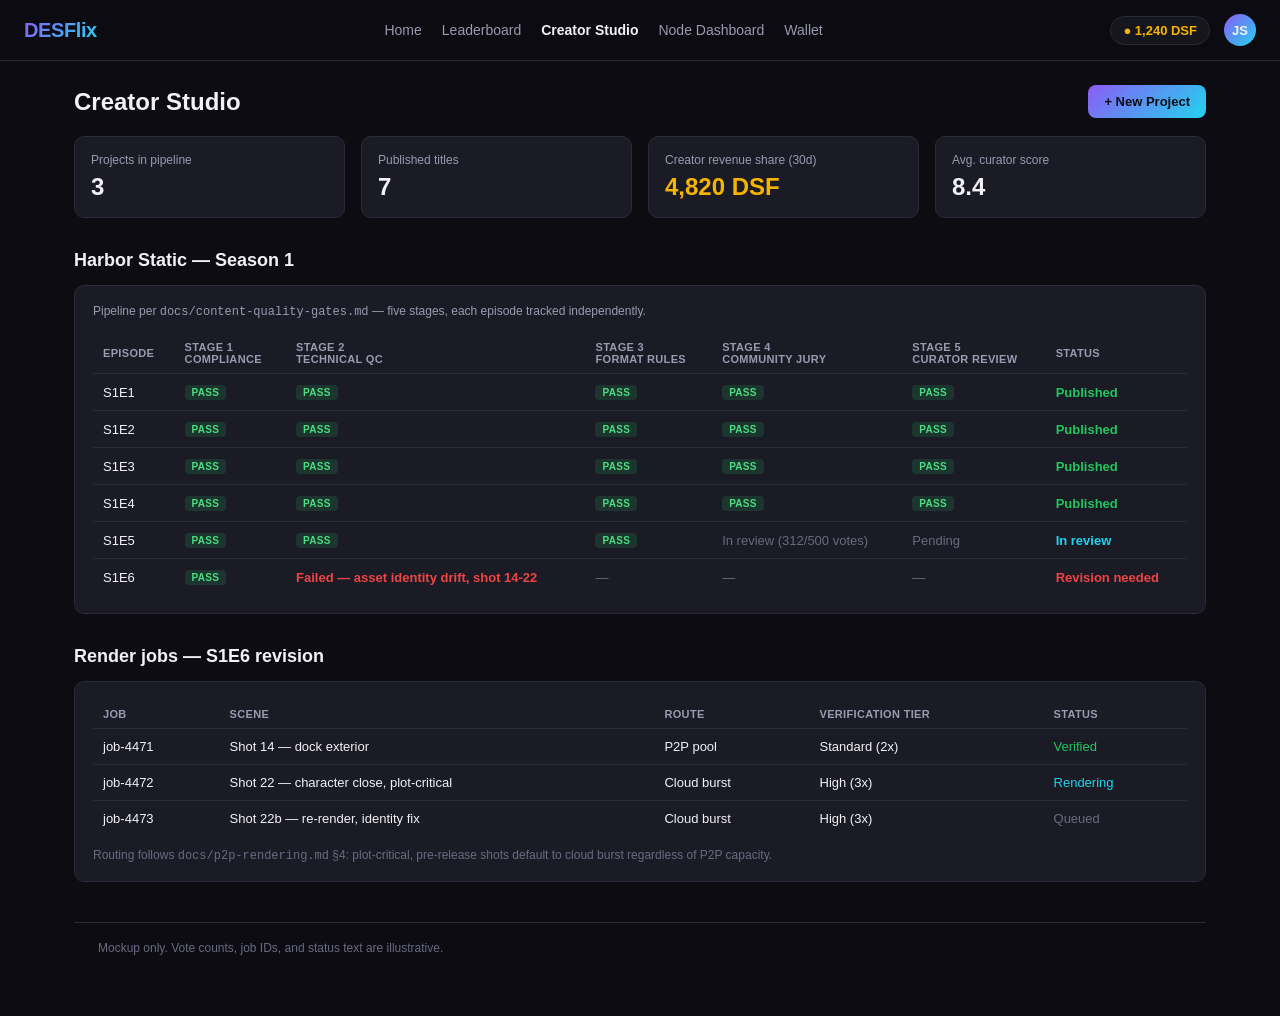
==== mockups/creator-studio.html @ e8bebb6a "Initial DESFlix blueprint: architecture, dataflows, quality gates, tokenomics, mockups Repo-only des" ====
<!doctype html>
<html lang="en">
<head>
<meta charset="utf-8">
<title>DESFlix — Creator Studio</title>
<link rel="stylesheet" href="style.css">
</head>
<body>

<nav class="topnav">
  <div class="brand">DESFlix</div>
  <div class="navlinks">
    <a href="home.html">Home</a>
    <a href="leaderboard.html">Leaderboard</a>
    <a class="active" href="creator-studio.html">Creator Studio</a>
    <a href="node-dashboard.html">Node Dashboard</a>
    <a href="wallet.html">Wallet</a>
  </div>
  <div class="navright">
    <div class="token-pill">&#9679; 1,240 DSF</div>
    <div class="avatar">JS</div>
  </div>
</nav>

<div class="wrap" style="padding-top:24px;">
  <div style="display:flex; justify-content:space-between; align-items:center; margin-bottom:18px; flex-wrap:wrap; gap:10px;">
    <h1 style="margin:0; font-size:24px;">Creator Studio</h1>
    <button class="btn primary">+ New Project</button>
  </div>

  <div class="grid-4" style="margin-bottom:24px;">
    <div class="stat-tile">
      <div class="label">Projects in pipeline</div>
      <div class="value">3</div>
    </div>
    <div class="stat-tile">
      <div class="label">Published titles</div>
      <div class="value">7</div>
    </div>
    <div class="stat-tile">
      <div class="label">Creator revenue share (30d)</div>
      <div class="value" style="color:var(--gold);">4,820 DSF</div>
    </div>
    <div class="stat-tile">
      <div class="label">Avg. curator score</div>
      <div class="value">8.4</div>
    </div>
  </div>

  <div class="section-title"><h2>Harbor Static — Season 1</h2></div>
  <div class="panel">
    <div style="font-size:12px; color:var(--text-muted); margin-bottom:14px;">
      Pipeline per <code>docs/content-quality-gates.md</code> — five stages, each
      episode tracked independently.
    </div>
    <table class="list">
      <thead>
        <tr>
          <th>Episode</th>
          <th>Stage 1<br>Compliance</th>
          <th>Stage 2<br>Technical QC</th>
          <th>Stage 3<br>Format rules</th>
          <th>Stage 4<br>Community jury</th>
          <th>Stage 5<br>Curator review</th>
          <th>Status</th>
        </tr>
      </thead>
      <tbody>
        <tr>
          <td>S1E1</td>
          <td><span class="badge gate">Pass</span></td>
          <td><span class="badge gate">Pass</span></td>
          <td><span class="badge gate">Pass</span></td>
          <td><span class="badge gate">Pass</span></td>
          <td><span class="badge gate">Pass</span></td>
          <td style="color:var(--up); font-weight:600;">Published</td>
        </tr>
        <tr>
          <td>S1E2</td>
          <td><span class="badge gate">Pass</span></td>
          <td><span class="badge gate">Pass</span></td>
          <td><span class="badge gate">Pass</span></td>
          <td><span class="badge gate">Pass</span></td>
          <td><span class="badge gate">Pass</span></td>
          <td style="color:var(--up); font-weight:600;">Published</td>
        </tr>
        <tr>
          <td>S1E3</td>
          <td><span class="badge gate">Pass</span></td>
          <td><span class="badge gate">Pass</span></td>
          <td><span class="badge gate">Pass</span></td>
          <td><span class="badge gate">Pass</span></td>
          <td><span class="badge gate">Pass</span></td>
          <td style="color:var(--up); font-weight:600;">Published</td>
        </tr>
        <tr>
          <td>S1E4</td>
          <td><span class="badge gate">Pass</span></td>
          <td><span class="badge gate">Pass</span></td>
          <td><span class="badge gate">Pass</span></td>
          <td><span class="badge gate">Pass</span></td>
          <td><span class="badge gate">Pass</span></td>
          <td style="color:var(--up); font-weight:600;">Published</td>
        </tr>
        <tr>
          <td>S1E5</td>
          <td><span class="badge gate">Pass</span></td>
          <td><span class="badge gate">Pass</span></td>
          <td><span class="badge gate">Pass</span></td>
          <td style="color:var(--text-dim);">In review (312/500 votes)</td>
          <td style="color:var(--text-dim);">Pending</td>
          <td style="color:var(--accent-2); font-weight:600;">In review</td>
        </tr>
        <tr>
          <td>S1E6</td>
          <td><span class="badge gate">Pass</span></td>
          <td style="color:var(--down); font-weight:600;">Failed — asset identity drift, shot 14-22</td>
          <td style="color:var(--text-dim);">—</td>
          <td style="color:var(--text-dim);">—</td>
          <td style="color:var(--text-dim);">—</td>
          <td style="color:var(--down); font-weight:600;">Revision needed</td>
        </tr>
      </tbody>
    </table>
  </div>

  <div class="section-title"><h2>Render jobs — S1E6 revision</h2></div>
  <div class="panel">
    <table class="list">
      <thead>
        <tr>
          <th>Job</th>
          <th>Scene</th>
          <th>Route</th>
          <th>Verification tier</th>
          <th>Status</th>
        </tr>
      </thead>
      <tbody>
        <tr>
          <td>job-4471</td>
          <td>Shot 14 — dock exterior</td>
          <td>P2P pool</td>
          <td>Standard (2x)</td>
          <td style="color:var(--up);">Verified</td>
        </tr>
        <tr>
          <td>job-4472</td>
          <td>Shot 22 — character close, plot-critical</td>
          <td>Cloud burst</td>
          <td>High (3x)</td>
          <td style="color:var(--accent-2);">Rendering</td>
        </tr>
        <tr>
          <td>job-4473</td>
          <td>Shot 22b — re-render, identity fix</td>
          <td>Cloud burst</td>
          <td>High (3x)</td>
          <td style="color:var(--text-dim);">Queued</td>
        </tr>
      </tbody>
    </table>
    <div style="font-size:12px; color:var(--text-dim); margin-top:12px;">
      Routing follows <code>docs/p2p-rendering.md</code> §4: plot-critical,
      pre-release shots default to cloud burst regardless of P2P capacity.
    </div>
  </div>

  <footer class="note">
    Mockup only. Vote counts, job IDs, and status text are illustrative.
  </footer>
</div>
</body>
</html>
---- mockups/style.css ----
/* DESFlix mockup design system — static, no build step. */

:root {
  --bg: #0c0c12;
  --bg-raised: #16161f;
  --bg-card: #1b1b26;
  --border: #2a2a38;
  --text: #f2f2f6;
  --text-muted: #9a9ab0;
  --text-dim: #6a6a80;
  --accent: #8b5cf6;
  --accent-2: #22d3ee;
  --accent-gradient: linear-gradient(135deg, #8b5cf6 0%, #22d3ee 100%);
  --gold: #f5b400;
  --up: #22c55e;
  --down: #ef4444;
  --radius: 10px;
  --maxw: 1180px;
}

* { box-sizing: border-box; }

html, body {
  margin: 0;
  padding: 0;
  background: var(--bg);
  color: var(--text);
  font-family: -apple-system, BlinkMacSystemFont, "Segoe UI", Roboto, Helvetica, Arial, sans-serif;
}

a { color: inherit; text-decoration: none; }

img, .thumb, .hero-art { max-width: 100%; }

.wrap {
  max-width: var(--maxw);
  margin: 0 auto;
  padding: 0 24px;
}

/* ---- Top nav ---- */
.topnav {
  position: sticky;
  top: 0;
  z-index: 10;
  display: flex;
  align-items: center;
  justify-content: space-between;
  padding: 14px 24px;
  background: rgba(12,12,18,0.9);
  backdrop-filter: blur(8px);
  border-bottom: 1px solid var(--border);
  gap: 16px;
  flex-wrap: wrap;
}

.brand {
  font-weight: 800;
  font-size: 20px;
  letter-spacing: -0.02em;
  background: var(--accent-gradient);
  -webkit-background-clip: text;
  background-clip: text;
  color: transparent;
  white-space: nowrap;
}

.navlinks {
  display: flex;
  gap: 20px;
  font-size: 14px;
  color: var(--text-muted);
  flex-wrap: wrap;
}

.navlinks a:hover { color: var(--text); }
.navlinks a.active { color: var(--text); font-weight: 600; }

.navright {
  display: flex;
  align-items: center;
  gap: 14px;
}

.token-pill {
  display: flex;
  align-items: center;
  gap: 6px;
  background: var(--bg-raised);
  border: 1px solid var(--border);
  border-radius: 999px;
  padding: 6px 12px;
  font-size: 13px;
  font-weight: 600;
  color: var(--gold);
}

.avatar {
  width: 32px;
  height: 32px;
  border-radius: 50%;
  background: var(--accent-gradient);
  display: flex;
  align-items: center;
  justify-content: center;
  font-size: 13px;
  font-weight: 700;
}

/* ---- Section headings ---- */
.section-title {
  display: flex;
  align-items: baseline;
  justify-content: space-between;
  margin: 32px 0 14px;
}

.section-title h2 {
  font-size: 18px;
  margin: 0;
}

.section-title .see-all {
  font-size: 13px;
  color: var(--text-muted);
}

/* ---- Card grid ---- */
.row-scroll {
  display: grid;
  grid-auto-flow: column;
  grid-auto-columns: 220px;
  gap: 14px;
  overflow-x: auto;
  padding-bottom: 8px;
}

.card {
  background: var(--bg-card);
  border: 1px solid var(--border);
  border-radius: var(--radius);
  overflow: hidden;
  display: flex;
  flex-direction: column;
}

.thumb {
  height: 120px;
  width: 100%;
  display: block;
}

.card-body {
  padding: 10px 12px 12px;
}

.card-title {
  font-size: 13px;
  font-weight: 600;
  margin: 0 0 4px;
  white-space: nowrap;
  overflow: hidden;
  text-overflow: ellipsis;
}

.card-meta {
  font-size: 11px;
  color: var(--text-muted);
  display: flex;
  align-items: center;
  gap: 6px;
}

.badge {
  display: inline-block;
  font-size: 10px;
  font-weight: 700;
  letter-spacing: 0.03em;
  text-transform: uppercase;
  padding: 2px 7px;
  border-radius: 4px;
  background: rgba(139,92,246,0.18);
  color: #c4b5fd;
}

.badge.gate {
  background: rgba(34,197,94,0.15);
  color: #4ade80;
}

.badge.placement {
  background: rgba(245,180,0,0.15);
  color: var(--gold);
}

/* ---- Buttons ---- */
.btn {
  display: inline-flex;
  align-items: center;
  gap: 6px;
  border: 1px solid var(--border);
  background: var(--bg-raised);
  color: var(--text);
  padding: 9px 16px;
  border-radius: 8px;
  font-size: 13px;
  font-weight: 600;
  cursor: pointer;
}

.btn.primary {
  background: var(--accent-gradient);
  border: none;
  color: #0c0c12;
}

.btn.ghost {
  background: transparent;
}

.btn.small { padding: 6px 11px; font-size: 12px; }

/* ---- Generic panels ---- */
.panel {
  background: var(--bg-card);
  border: 1px solid var(--border);
  border-radius: var(--radius);
  padding: 18px;
}

.grid-2 { display: grid; grid-template-columns: 1fr 1fr; gap: 16px; }
.grid-3 { display: grid; grid-template-columns: repeat(3, 1fr); gap: 16px; }
.grid-4 { display: grid; grid-template-columns: repeat(4, 1fr); gap: 16px; }

@media (max-width: 860px) {
  .grid-2, .grid-3, .grid-4 { grid-template-columns: 1fr; }
}

.stat-tile {
  background: var(--bg-card);
  border: 1px solid var(--border);
  border-radius: var(--radius);
  padding: 16px;
}

.stat-tile .label {
  font-size: 12px;
  color: var(--text-muted);
  margin-bottom: 6px;
}

.stat-tile .value {
  font-size: 24px;
  font-weight: 800;
}

.stat-tile .delta.up { color: var(--up); font-size: 12px; }
.stat-tile .delta.down { color: var(--down); font-size: 12px; }

/* ---- Table ---- */
table.list {
  width: 100%;
  border-collapse: collapse;
  font-size: 13px;
}

table.list th {
  text-align: left;
  color: var(--text-muted);
  font-weight: 600;
  font-size: 11px;
  text-transform: uppercase;
  letter-spacing: 0.03em;
  padding: 8px 10px;
  border-bottom: 1px solid var(--border);
}

table.list td {
  padding: 10px;
  border-bottom: 1px solid var(--border);
  vertical-align: middle;
}

table.list tr:last-child td { border-bottom: none; }

/* ---- Placeholder art (no external images used anywhere) ---- */
.art-a { background: linear-gradient(135deg,#3b1d63,#111827); }
.art-b { background: linear-gradient(135deg,#0e4a52,#111827); }
.art-c { background: linear-gradient(135deg,#5b1a3d,#111827); }
.art-d { background: linear-gradient(135deg,#1d3b63,#111827); }
.art-e { background: linear-gradient(135deg,#3d5b1a,#111827); }
.art-f { background: linear-gradient(135deg,#63301d,#111827); }

footer.note {
  max-width: var(--maxw);
  margin: 40px auto 60px;
  padding: 0 24px;
  color: var(--text-dim);
  font-size: 12px;
  line-height: 1.6;
  border-top: 1px solid var(--border);
  padding-top: 16px;
}
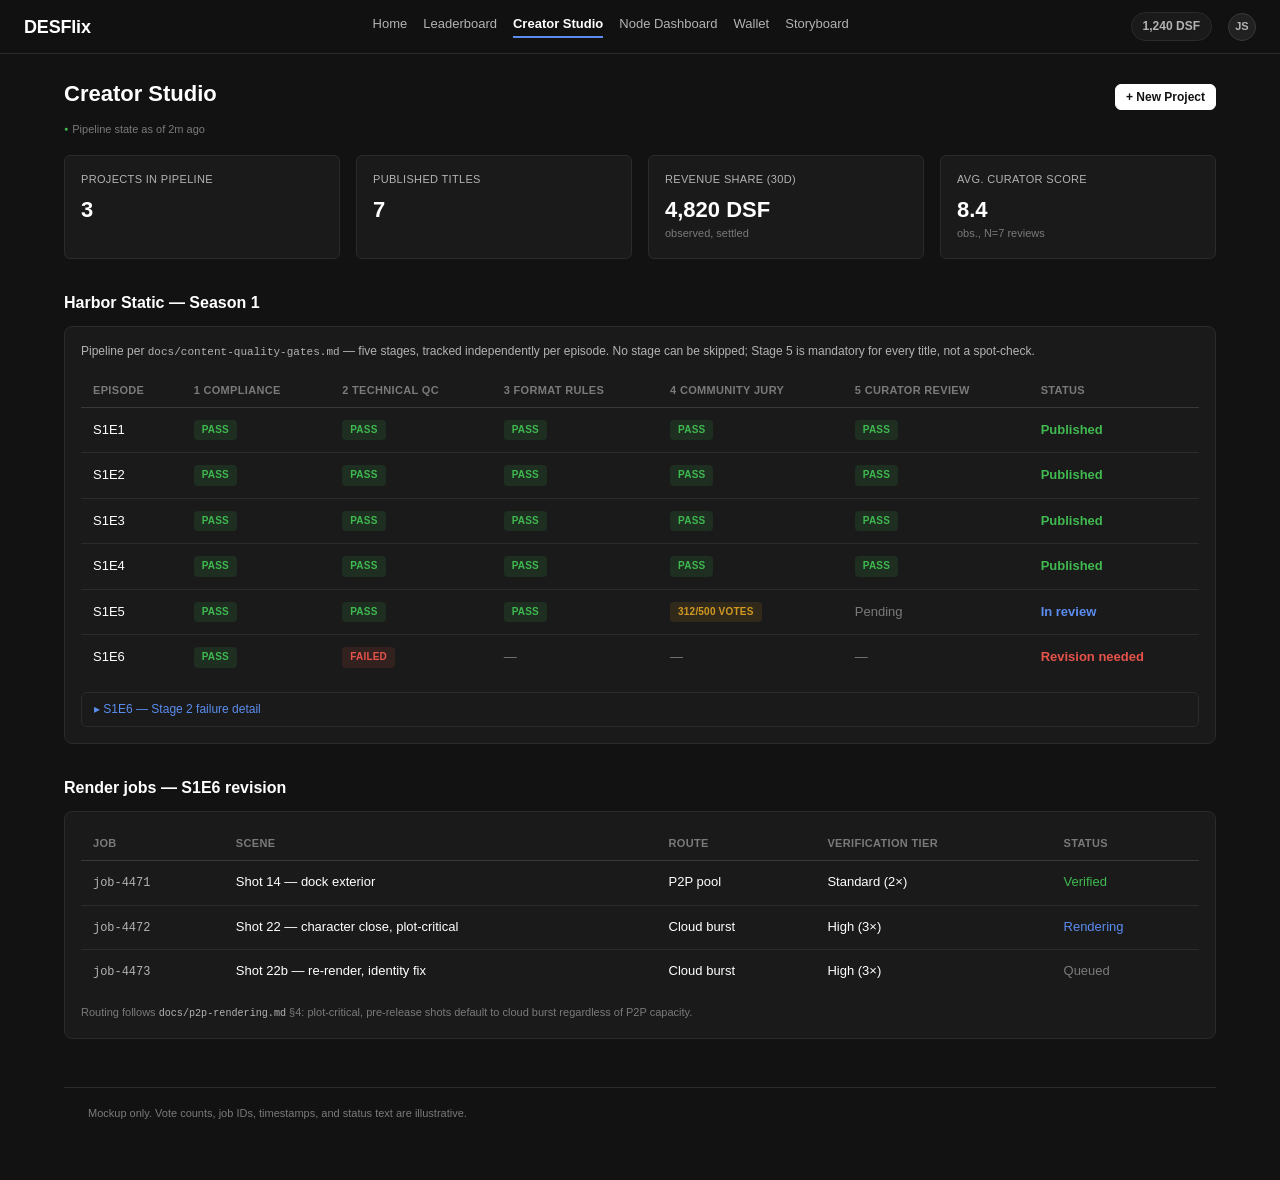
==== commit b19db457: "Adversarial review pass: redesign mockups, fix data-model bug, enforce ASCII-only UI redesign: repla" ====
--- a/mockups/creator-studio.html
+++ b/mockups/creator-studio.html
@@ -2,7 +2,7 @@
 <html lang="en">
 <head>
 <meta charset="utf-8">
-<title>DESFlix — Creator Studio</title>
+<title>DESFlix &mdash; Creator Studio</title>
 <link rel="stylesheet" href="style.css">
 </head>
 <body>
@@ -15,18 +15,20 @@
     <a class="active" href="creator-studio.html">Creator Studio</a>
     <a href="node-dashboard.html">Node Dashboard</a>
     <a href="wallet.html">Wallet</a>
+    <a href="storyboard.html">Storyboard</a>
   </div>
   <div class="navright">
-    <div class="token-pill">&#9679; 1,240 DSF</div>
+    <div class="token-pill">1,240 DSF</div>
     <div class="avatar">JS</div>
   </div>
 </nav>
 
 <div class="wrap" style="padding-top:24px;">
-  <div style="display:flex; justify-content:space-between; align-items:center; margin-bottom:18px; flex-wrap:wrap; gap:10px;">
-    <h1 style="margin:0; font-size:24px;">Creator Studio</h1>
-    <button class="btn primary">+ New Project</button>
+  <div style="display:flex; justify-content:space-between; align-items:baseline; margin-bottom:6px; flex-wrap:wrap; gap:10px;">
+    <h1 style="margin:0; font-size:22px;">Creator Studio</h1>
+    <button class="btn primary small">+ New Project</button>
   </div>
+  <div class="freshness" style="margin-bottom:18px;">Pipeline state as of 2m ago</div>
 
   <div class="grid-4" style="margin-bottom:24px;">
     <div class="stat-tile">
@@ -38,93 +40,106 @@
       <div class="value">7</div>
     </div>
     <div class="stat-tile">
-      <div class="label">Creator revenue share (30d)</div>
-      <div class="value" style="color:var(--gold);">4,820 DSF</div>
+      <div class="label">Revenue share (30d)</div>
+      <div class="value">4,820 DSF</div>
+      <div class="tag-observed">observed, settled</div>
     </div>
     <div class="stat-tile">
       <div class="label">Avg. curator score</div>
       <div class="value">8.4</div>
+      <div class="tag-observed">obs., N=7 reviews</div>
     </div>
   </div>
 
-  <div class="section-title"><h2>Harbor Static — Season 1</h2></div>
+  <div class="section-title"><h2>Harbor Static &mdash; Season 1</h2></div>
   <div class="panel">
-    <div style="font-size:12px; color:var(--text-muted); margin-bottom:14px;">
-      Pipeline per <code>docs/content-quality-gates.md</code> — five stages, each
-      episode tracked independently.
+    <div style="font-size:12px; color:var(--text-secondary); margin-bottom:14px;">
+      Pipeline per <code>docs/content-quality-gates.md</code> &mdash; five stages,
+      tracked independently per episode. No stage can be skipped; Stage 5
+      is mandatory for every title, not a spot-check.
     </div>
     <table class="list">
       <thead>
         <tr>
           <th>Episode</th>
-          <th>Stage 1<br>Compliance</th>
-          <th>Stage 2<br>Technical QC</th>
-          <th>Stage 3<br>Format rules</th>
-          <th>Stage 4<br>Community jury</th>
-          <th>Stage 5<br>Curator review</th>
+          <th>1 Compliance</th>
+          <th>2 Technical QC</th>
+          <th>3 Format rules</th>
+          <th>4 Community jury</th>
+          <th>5 Curator review</th>
           <th>Status</th>
         </tr>
       </thead>
       <tbody>
         <tr>
           <td>S1E1</td>
-          <td><span class="badge gate">Pass</span></td>
-          <td><span class="badge gate">Pass</span></td>
-          <td><span class="badge gate">Pass</span></td>
-          <td><span class="badge gate">Pass</span></td>
-          <td><span class="badge gate">Pass</span></td>
-          <td style="color:var(--up); font-weight:600;">Published</td>
+          <td><span class="badge pass">Pass</span></td>
+          <td><span class="badge pass">Pass</span></td>
+          <td><span class="badge pass">Pass</span></td>
+          <td><span class="badge pass">Pass</span></td>
+          <td><span class="badge pass">Pass</span></td>
+          <td style="color:var(--success); font-weight:600;">Published</td>
         </tr>
         <tr>
           <td>S1E2</td>
-          <td><span class="badge gate">Pass</span></td>
-          <td><span class="badge gate">Pass</span></td>
-          <td><span class="badge gate">Pass</span></td>
-          <td><span class="badge gate">Pass</span></td>
-          <td><span class="badge gate">Pass</span></td>
-          <td style="color:var(--up); font-weight:600;">Published</td>
+          <td><span class="badge pass">Pass</span></td>
+          <td><span class="badge pass">Pass</span></td>
+          <td><span class="badge pass">Pass</span></td>
+          <td><span class="badge pass">Pass</span></td>
+          <td><span class="badge pass">Pass</span></td>
+          <td style="color:var(--success); font-weight:600;">Published</td>
         </tr>
         <tr>
           <td>S1E3</td>
-          <td><span class="badge gate">Pass</span></td>
-          <td><span class="badge gate">Pass</span></td>
-          <td><span class="badge gate">Pass</span></td>
-          <td><span class="badge gate">Pass</span></td>
-          <td><span class="badge gate">Pass</span></td>
-          <td style="color:var(--up); font-weight:600;">Published</td>
+          <td><span class="badge pass">Pass</span></td>
+          <td><span class="badge pass">Pass</span></td>
+          <td><span class="badge pass">Pass</span></td>
+          <td><span class="badge pass">Pass</span></td>
+          <td><span class="badge pass">Pass</span></td>
+          <td style="color:var(--success); font-weight:600;">Published</td>
         </tr>
         <tr>
           <td>S1E4</td>
-          <td><span class="badge gate">Pass</span></td>
-          <td><span class="badge gate">Pass</span></td>
-          <td><span class="badge gate">Pass</span></td>
-          <td><span class="badge gate">Pass</span></td>
-          <td><span class="badge gate">Pass</span></td>
-          <td style="color:var(--up); font-weight:600;">Published</td>
+          <td><span class="badge pass">Pass</span></td>
+          <td><span class="badge pass">Pass</span></td>
+          <td><span class="badge pass">Pass</span></td>
+          <td><span class="badge pass">Pass</span></td>
+          <td><span class="badge pass">Pass</span></td>
+          <td style="color:var(--success); font-weight:600;">Published</td>
         </tr>
         <tr>
           <td>S1E5</td>
-          <td><span class="badge gate">Pass</span></td>
-          <td><span class="badge gate">Pass</span></td>
-          <td><span class="badge gate">Pass</span></td>
-          <td style="color:var(--text-dim);">In review (312/500 votes)</td>
-          <td style="color:var(--text-dim);">Pending</td>
-          <td style="color:var(--accent-2); font-weight:600;">In review</td>
+          <td><span class="badge pass">Pass</span></td>
+          <td><span class="badge pass">Pass</span></td>
+          <td><span class="badge pass">Pass</span></td>
+          <td><span class="badge pending">312/500 votes</span></td>
+          <td style="color:var(--text-tertiary);">Pending</td>
+          <td style="color:var(--accent); font-weight:600;">In review</td>
         </tr>
         <tr>
           <td>S1E6</td>
-          <td><span class="badge gate">Pass</span></td>
-          <td style="color:var(--down); font-weight:600;">Failed — asset identity drift, shot 14-22</td>
-          <td style="color:var(--text-dim);">—</td>
-          <td style="color:var(--text-dim);">—</td>
-          <td style="color:var(--text-dim);">—</td>
-          <td style="color:var(--down); font-weight:600;">Revision needed</td>
+          <td><span class="badge pass">Pass</span></td>
+          <td><span class="badge fail">Failed</span></td>
+          <td style="color:var(--text-tertiary);">&mdash;</td>
+          <td style="color:var(--text-tertiary);">&mdash;</td>
+          <td style="color:var(--text-tertiary);">&mdash;</td>
+          <td style="color:var(--danger); font-weight:600;">Revision needed</td>
         </tr>
       </tbody>
     </table>
+    <details class="evidence" style="margin-top:12px;">
+      <summary>S1E6 &mdash; Stage 2 failure detail</summary>
+      <div class="evidence-body">
+        Finding: character asset identity drift, shot 14&ndash;22 (protagonist's
+        appearance shifts between shots &mdash; a known generative-pipeline
+        failure mode, <code>docs/content-quality-gates.md</code> Stage 2).<br>
+        Detected by: automated technical QC, run 2026-09-18 14:02.<br>
+        Required action: re-render affected shots and resubmit at Stage 1.
+      </div>
+    </details>
   </div>
 
-  <div class="section-title"><h2>Render jobs — S1E6 revision</h2></div>
+  <div class="section-title"><h2>Render jobs &mdash; S1E6 revision</h2></div>
   <div class="panel">
     <table class="list">
       <thead>
@@ -138,36 +153,37 @@
       </thead>
       <tbody>
         <tr>
-          <td>job-4471</td>
-          <td>Shot 14 — dock exterior</td>
+          <td><code>job-4471</code></td>
+          <td>Shot 14 &mdash; dock exterior</td>
           <td>P2P pool</td>
-          <td>Standard (2x)</td>
-          <td style="color:var(--up);">Verified</td>
+          <td>Standard (2&times;)</td>
+          <td style="color:var(--success);">Verified</td>
         </tr>
         <tr>
-          <td>job-4472</td>
-          <td>Shot 22 — character close, plot-critical</td>
+          <td><code>job-4472</code></td>
+          <td>Shot 22 &mdash; character close, plot-critical</td>
           <td>Cloud burst</td>
-          <td>High (3x)</td>
-          <td style="color:var(--accent-2);">Rendering</td>
+          <td>High (3&times;)</td>
+          <td style="color:var(--accent);">Rendering</td>
         </tr>
         <tr>
-          <td>job-4473</td>
-          <td>Shot 22b — re-render, identity fix</td>
+          <td><code>job-4473</code></td>
+          <td>Shot 22b &mdash; re-render, identity fix</td>
           <td>Cloud burst</td>
-          <td>High (3x)</td>
-          <td style="color:var(--text-dim);">Queued</td>
+          <td>High (3&times;)</td>
+          <td style="color:var(--text-tertiary);">Queued</td>
         </tr>
       </tbody>
     </table>
-    <div style="font-size:12px; color:var(--text-dim); margin-top:12px;">
-      Routing follows <code>docs/p2p-rendering.md</code> §4: plot-critical,
+    <div style="font-size:11px; color:var(--text-tertiary); margin-top:12px;">
+      Routing follows <code>docs/p2p-rendering.md</code> &sect;4: plot-critical,
       pre-release shots default to cloud burst regardless of P2P capacity.
     </div>
   </div>
 
   <footer class="note">
-    Mockup only. Vote counts, job IDs, and status text are illustrative.
+    Mockup only. Vote counts, job IDs, timestamps, and status text are
+    illustrative.
   </footer>
 </div>
 </body>
--- a/mockups/style.css
+++ b/mockups/style.css
@@ -1,21 +1,49 @@
-/* DESFlix mockup design system — static, no build step. */
+/* DESFlix mockup design system v2 -- static, no build step.
+
+   Grounded in two researched references (see mockups/index.html for
+   citations, and README.md "UI design references"):
+   1. Netflix's public dark-theme conventions: near-black background family
+      (#141414/#1F1F1F), white-for-the-one-important-label hierarchy, muted
+      grey secondary text, ~8px corner radius, tight type scale, edge-clipped
+      horizontal carousels.
+   2. Evidence-grade dashboard UX practice: progressive disclosure, explicit
+      "as of" freshness timestamps, source lineage, observed-vs-estimated
+      labeling, color reserved for semantic state only.
+
+   v1 of this file used decorative rainbow gradients and color with no
+   semantic meaning -- that was correctly called out as vibe-coded and is
+   deliberately not carried forward. Every color below either comes from a
+   researched reference or encodes one specific state; there is no
+   decoration-only color left in this system. */
 
 :root {
-  --bg: #0c0c12;
-  --bg-raised: #16161f;
-  --bg-card: #1b1b26;
-  --border: #2a2a38;
-  --text: #f2f2f6;
-  --text-muted: #9a9ab0;
-  --text-dim: #6a6a80;
-  --accent: #8b5cf6;
-  --accent-2: #22d3ee;
-  --accent-gradient: linear-gradient(135deg, #8b5cf6 0%, #22d3ee 100%);
-  --gold: #f5b400;
-  --up: #22c55e;
-  --down: #ef4444;
-  --radius: 10px;
-  --maxw: 1180px;
+  --bg: #121212;
+  --bg-surface: #1a1a1a;
+  --bg-raised: #212121;
+  --bg-hover: #262626;
+  --border: #2b2b2b;
+  --border-strong: #3a3a3a;
+
+  --text: #ffffff;
+  --text-secondary: #b3b3b3;
+  --text-tertiary: #7a7a7a;
+
+  --accent: #5b8def;         /* single brand accent: links, focus, primary nav state -- not decorative */
+  --accent-soft: rgba(91,141,239,0.14);
+
+  --success: #3fb950;        /* verified / passed / positive trend -- semantic only */
+  --success-soft: rgba(63,185,80,0.12);
+  --warning: #d29922;        /* pending / estimated / needs attention */
+  --warning-soft: rgba(210,153,34,0.12);
+  --danger: #e5534b;         /* failed / downvote / negative trend */
+  --danger-soft: rgba(229,83,75,0.12);
+
+  --radius: 6px;
+  --radius-lg: 8px;
+  --maxw: 1200px;
+
+  --sp-1: 4px;  --sp-2: 8px;  --sp-3: 12px; --sp-4: 16px;
+  --sp-5: 24px; --sp-6: 32px; --sp-7: 48px;
 }
 
 * { box-sizing: border-box; }
@@ -25,17 +53,21 @@
   padding: 0;
   background: var(--bg);
   color: var(--text);
-  font-family: -apple-system, BlinkMacSystemFont, "Segoe UI", Roboto, Helvetica, Arial, sans-serif;
+  /* Netflix Sans is proprietary; this stack is the closest system analog
+     (geometric grotesque) rather than an attempt to reproduce the typeface. */
+  font-family: -apple-system, "Helvetica Neue", Helvetica, Arial, sans-serif;
+  font-size: 14px;
+  line-height: 1.45;
+  -webkit-font-smoothing: antialiased;
 }
 
 a { color: inherit; text-decoration: none; }
-
-img, .thumb, .hero-art { max-width: 100%; }
+code { font-family: ui-monospace, "SF Mono", Menlo, monospace; font-size: 0.92em; color: var(--text-secondary); }
 
 .wrap {
   max-width: var(--maxw);
   margin: 0 auto;
-  padding: 0 24px;
+  padding: 0 var(--sp-5);
 }
 
 /* ---- Top nav ---- */
@@ -46,65 +78,128 @@
   display: flex;
   align-items: center;
   justify-content: space-between;
-  padding: 14px 24px;
-  background: rgba(12,12,18,0.9);
-  backdrop-filter: blur(8px);
+  padding: var(--sp-3) var(--sp-5);
+  background: rgba(18,18,18,0.94);
+  backdrop-filter: blur(6px);
   border-bottom: 1px solid var(--border);
-  gap: 16px;
+  gap: var(--sp-4);
   flex-wrap: wrap;
 }
 
 .brand {
   font-weight: 800;
-  font-size: 20px;
-  letter-spacing: -0.02em;
-  background: var(--accent-gradient);
-  -webkit-background-clip: text;
-  background-clip: text;
-  color: transparent;
+  font-size: 18px;
+  letter-spacing: -0.01em;
+  color: var(--text);
   white-space: nowrap;
 }
 
 .navlinks {
   display: flex;
-  gap: 20px;
-  font-size: 14px;
-  color: var(--text-muted);
+  gap: var(--sp-4);
+  font-size: 13px;
+  color: var(--text-secondary);
   flex-wrap: wrap;
 }
-
 .navlinks a:hover { color: var(--text); }
-.navlinks a.active { color: var(--text); font-weight: 600; }
-
-.navright {
-  display: flex;
-  align-items: center;
-  gap: 14px;
-}
+.navlinks a.active { color: var(--text); font-weight: 600; border-bottom: 2px solid var(--accent); padding-bottom: 2px; }
+
+.navright { display: flex; align-items: center; gap: var(--sp-4); }
 
 .token-pill {
   display: flex;
   align-items: center;
   gap: 6px;
-  background: var(--bg-raised);
+  background: var(--bg-surface);
   border: 1px solid var(--border);
   border-radius: 999px;
-  padding: 6px 12px;
-  font-size: 13px;
+  padding: 5px 11px;
+  font-size: 12px;
   font-weight: 600;
-  color: var(--gold);
+  color: var(--text-secondary);
 }
 
 .avatar {
-  width: 32px;
-  height: 32px;
+  width: 28px;
+  height: 28px;
   border-radius: 50%;
-  background: var(--accent-gradient);
+  background: var(--bg-raised);
+  border: 1px solid var(--border-strong);
   display: flex;
   align-items: center;
   justify-content: center;
-  font-size: 13px;
+  font-size: 11px;
   font-weight: 700;
+  color: var(--text-secondary);
+}
+
+/* ---- Freshness / confidence / lineage primitives ---- */
+/* These three exist specifically so no number or badge on screen is
+   unattributed: every claim is either plainly observed, explicitly marked
+   estimated, timestamped, or traceable to a reviewer/stage. */
+
+.freshness {
+  font-size: 11px;
+  color: var(--text-tertiary);
+  display: inline-flex;
+  align-items: center;
+  gap: 4px;
+}
+.freshness::before { content: "\25CF"; font-size: 7px; color: var(--success); }
+.freshness.stale::before { color: var(--warning); }
+
+.tag-estimated {
+  font-size: 11px;
+  color: var(--warning);
+  font-style: italic;
+}
+
+.tag-observed {
+  font-size: 11px;
+  color: var(--text-tertiary);
+}
+
+.lineage {
+  display: flex;
+  align-items: center;
+  gap: 4px;
+  flex-wrap: wrap;
+  font-size: 11px;
+}
+.lineage .step {
+  background: var(--bg-raised);
+  border: 1px solid var(--border);
+  border-radius: 4px;
+  padding: 3px 8px;
+  color: var(--text-secondary);
+}
+.lineage .step.human { color: var(--text); border-color: var(--border-strong); }
+.lineage .step.ai { color: var(--accent); border-color: rgba(91,141,239,0.35); }
+.lineage .sep { color: var(--text-tertiary); }
+
+details.evidence {
+  margin-top: var(--sp-2);
+  border: 1px solid var(--border);
+  border-radius: var(--radius);
+  background: var(--bg-surface);
+}
+details.evidence summary {
+  cursor: pointer;
+  padding: var(--sp-2) var(--sp-3);
+  font-size: 12px;
+  color: var(--accent);
+  list-style: none;
+}
+details.evidence summary::-webkit-details-marker { display: none; }
+details.evidence summary::before { content: "\25B8  "; }
+details.evidence[open] summary::before { content: "\25BE  "; }
+details.evidence .evidence-body {
+  padding: 0 var(--sp-3) var(--sp-3);
+  font-size: 12px;
+  color: var(--text-secondary);
+  line-height: 1.7;
+  border-top: 1px solid var(--border);
+  padding-top: var(--sp-2);
 }
 
 /* ---- Section headings ---- */
@@ -112,31 +207,23 @@
   display: flex;
   align-items: baseline;
   justify-content: space-between;
-  margin: 32px 0 14px;
-}
-
-.section-title h2 {
-  font-size: 18px;
-  margin: 0;
-}
-
-.section-title .see-all {
-  font-size: 13px;
-  color: var(--text-muted);
-}
-
-/* ---- Card grid ---- */
+  margin: var(--sp-6) 0 var(--sp-3);
+}
+.section-title h2 { font-size: 16px; font-weight: 700; margin: 0; }
+.section-title .see-all { font-size: 12px; color: var(--text-secondary); }
+
+/* ---- Card grid (carousels) ---- */
 .row-scroll {
   display: grid;
   grid-auto-flow: column;
-  grid-auto-columns: 220px;
-  gap: 14px;
+  grid-auto-columns: 200px;
+  gap: var(--sp-3);
   overflow-x: auto;
-  padding-bottom: 8px;
+  padding-bottom: var(--sp-2);
 }
 
 .card {
-  background: var(--bg-card);
+  background: var(--bg-surface);
   border: 1px solid var(--border);
   border-radius: var(--radius);
   overflow: hidden;
@@ -145,15 +232,20 @@
 }
 
 .thumb {
-  height: 120px;
+  height: 112px;
   width: 100%;
-  display: block;
-}
-
-.card-body {
-  padding: 10px 12px 12px;
-}
-
+  display: flex;
+  align-items: center;
+  justify-content: center;
+  background: var(--bg-raised);
+  background-image: repeating-linear-gradient(135deg, rgba(255,255,255,0.02) 0 2px, transparent 2px 10px);
+  color: var(--text-tertiary);
+  font-size: 10px;
+  letter-spacing: 0.04em;
+  text-transform: uppercase;
+}
+
+.card-body { padding: var(--sp-2) var(--sp-3) var(--sp-3); }
 .card-title {
   font-size: 13px;
   font-weight: 600;
@@ -162,142 +254,107 @@
   overflow: hidden;
   text-overflow: ellipsis;
 }
-
-.card-meta {
-  font-size: 11px;
-  color: var(--text-muted);
-  display: flex;
-  align-items: center;
-  gap: 6px;
-}
-
+.card-meta { font-size: 11px; color: var(--text-secondary); display: flex; align-items: center; gap: 6px; flex-wrap: wrap; }
+
+/* ---- Badges: semantic only, no decorative variants ---- */
 .badge {
   display: inline-block;
   font-size: 10px;
   font-weight: 700;
-  letter-spacing: 0.03em;
+  letter-spacing: 0.02em;
   text-transform: uppercase;
   padding: 2px 7px;
   border-radius: 4px;
-  background: rgba(139,92,246,0.18);
-  color: #c4b5fd;
-}
-
-.badge.gate {
-  background: rgba(34,197,94,0.15);
-  color: #4ade80;
-}
-
-.badge.placement {
-  background: rgba(245,180,0,0.15);
-  color: var(--gold);
-}
+  background: var(--bg-raised);
+  color: var(--text-secondary);
+  border: 1px solid var(--border);
+}
+.badge.pass { background: var(--success-soft); color: var(--success); border-color: transparent; }
+.badge.fail { background: var(--danger-soft); color: var(--danger); border-color: transparent; }
+.badge.pending { background: var(--warning-soft); color: var(--warning); border-color: transparent; }
+.badge.info { background: var(--accent-soft); color: var(--accent); border-color: transparent; }
 
 /* ---- Buttons ---- */
 .btn {
   display: inline-flex;
   align-items: center;
   gap: 6px;
-  border: 1px solid var(--border);
+  border: 1px solid var(--border-strong);
   background: var(--bg-raised);
   color: var(--text);
-  padding: 9px 16px;
-  border-radius: 8px;
+  padding: 8px 14px;
+  border-radius: var(--radius);
   font-size: 13px;
   font-weight: 600;
   cursor: pointer;
 }
-
-.btn.primary {
-  background: var(--accent-gradient);
-  border: none;
-  color: #0c0c12;
-}
-
-.btn.ghost {
-  background: transparent;
-}
-
-.btn.small { padding: 6px 11px; font-size: 12px; }
-
-/* ---- Generic panels ---- */
+.btn:hover { background: var(--bg-hover); }
+.btn.primary { background: var(--text); color: #121212; border-color: var(--text); }
+.btn.primary:hover { background: #e0e0e0; }
+.btn.link { background: transparent; border-color: transparent; color: var(--accent); padding: 8px 4px; }
+.btn.danger-outline { border-color: var(--danger); color: var(--danger); background: transparent; }
+.btn.small { padding: 5px 10px; font-size: 12px; }
+
+/* ---- Panels / grids ---- */
 .panel {
-  background: var(--bg-card);
-  border: 1px solid var(--border);
-  border-radius: var(--radius);
-  padding: 18px;
-}
-
-.grid-2 { display: grid; grid-template-columns: 1fr 1fr; gap: 16px; }
-.grid-3 { display: grid; grid-template-columns: repeat(3, 1fr); gap: 16px; }
-.grid-4 { display: grid; grid-template-columns: repeat(4, 1fr); gap: 16px; }
-
+  background: var(--bg-surface);
+  border: 1px solid var(--border);
+  border-radius: var(--radius-lg);
+  padding: var(--sp-4);
+}
+.grid-2 { display: grid; grid-template-columns: 1fr 1fr; gap: var(--sp-4); }
+.grid-3 { display: grid; grid-template-columns: repeat(3, 1fr); gap: var(--sp-4); }
+.grid-4 { display: grid; grid-template-columns: repeat(4, 1fr); gap: var(--sp-4); }
 @media (max-width: 860px) {
   .grid-2, .grid-3, .grid-4 { grid-template-columns: 1fr; }
 }
 
 .stat-tile {
-  background: var(--bg-card);
+  background: var(--bg-surface);
   border: 1px solid var(--border);
   border-radius: var(--radius);
-  padding: 16px;
-}
-
-.stat-tile .label {
-  font-size: 12px;
-  color: var(--text-muted);
-  margin-bottom: 6px;
-}
-
-.stat-tile .value {
-  font-size: 24px;
-  font-weight: 800;
-}
-
-.stat-tile .delta.up { color: var(--up); font-size: 12px; }
-.stat-tile .delta.down { color: var(--down); font-size: 12px; }
-
-/* ---- Table ---- */
-table.list {
-  width: 100%;
-  border-collapse: collapse;
-  font-size: 13px;
-}
-
+  padding: var(--sp-4);
+}
+.stat-tile .label { font-size: 11px; color: var(--text-secondary); margin-bottom: 6px; text-transform: uppercase; letter-spacing: 0.03em; }
+.stat-tile .value { font-size: 22px; font-weight: 800; }
+.stat-tile .delta { font-size: 12px; display: inline-flex; align-items: center; gap: 3px; }
+.stat-tile .delta.up { color: var(--success); }
+.stat-tile .delta.down { color: var(--danger); }
+
+/* ---- Table (default surface for comparison -- used wherever ranking,
+   pipeline stages, or job history is shown, per "tables where comparison
+   matters") ---- */
+table.list { width: 100%; border-collapse: collapse; font-size: 13px; }
 table.list th {
   text-align: left;
-  color: var(--text-muted);
+  color: var(--text-tertiary);
   font-weight: 600;
   font-size: 11px;
   text-transform: uppercase;
   letter-spacing: 0.03em;
-  padding: 8px 10px;
-  border-bottom: 1px solid var(--border);
-}
-
-table.list td {
-  padding: 10px;
-  border-bottom: 1px solid var(--border);
-  vertical-align: middle;
-}
-
+  padding: var(--sp-2) var(--sp-3);
+  border-bottom: 1px solid var(--border-strong);
+}
+table.list td { padding: var(--sp-3); border-bottom: 1px solid var(--border); vertical-align: middle; }
 table.list tr:last-child td { border-bottom: none; }
-
-/* ---- Placeholder art (no external images used anywhere) ---- */
-.art-a { background: linear-gradient(135deg,#3b1d63,#111827); }
-.art-b { background: linear-gradient(135deg,#0e4a52,#111827); }
-.art-c { background: linear-gradient(135deg,#5b1a3d,#111827); }
-.art-d { background: linear-gradient(135deg,#1d3b63,#111827); }
-.art-e { background: linear-gradient(135deg,#3d5b1a,#111827); }
-.art-f { background: linear-gradient(135deg,#63301d,#111827); }
+table.list tr:hover td { background: var(--bg-hover); }
+
+/* ---- Restrained placeholder art: flat tone + hatch, never a rainbow
+   gradient. Explicitly reads as "no key art yet" rather than pretending
+   to be a real poster. ---- */
+.placeholder-art {
+  background: var(--bg-raised);
+  background-image: repeating-linear-gradient(135deg, rgba(255,255,255,0.025) 0 2px, transparent 2px 12px);
+}
 
 footer.note {
   max-width: var(--maxw);
-  margin: 40px auto 60px;
-  padding: 0 24px;
-  color: var(--text-dim);
-  font-size: 12px;
-  line-height: 1.6;
+  margin: var(--sp-7) auto 60px;
+  padding: 0 var(--sp-5);
+  color: var(--text-tertiary);
+  font-size: 11px;
+  line-height: 1.7;
   border-top: 1px solid var(--border);
-  padding-top: 16px;
-}
+  padding-top: var(--sp-4);
+}
+footer.note code { color: var(--text-tertiary); }
